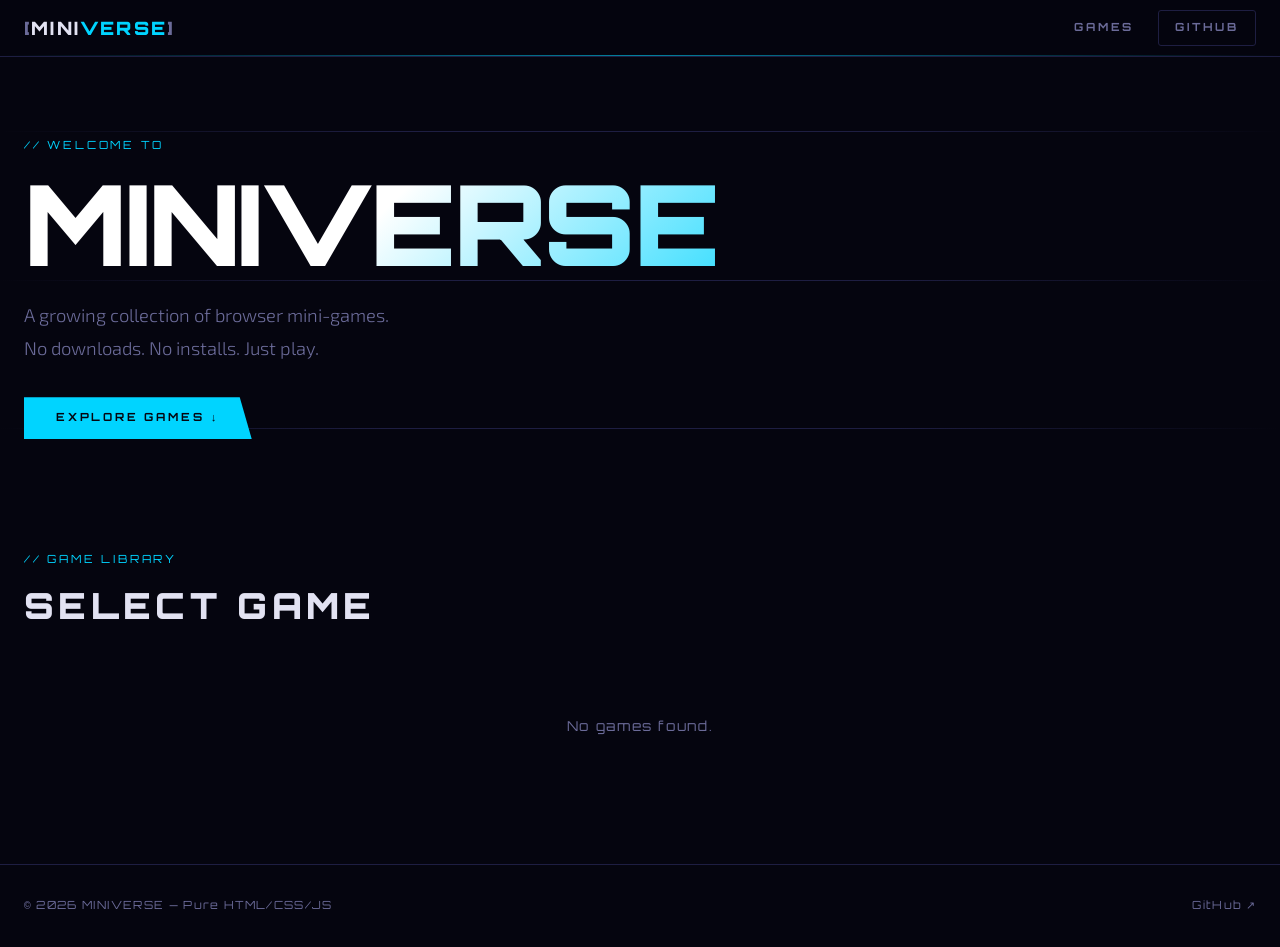
==== index.html @ baba3662 "initial commit" ====
<!DOCTYPE html>
<html lang="en">
<head>
  <meta charset="UTF-8">
  <meta name="viewport" content="width=device-width, initial-scale=1.0">
  <meta name="description" content="MINIVERSE – A collection of browser mini-games. No downloads. Just play.">
  <title>MINIVERSE</title>
  <link rel="preconnect" href="https://fonts.googleapis.com">
  <link rel="preconnect" href="https://fonts.gstatic.com" crossorigin>
  <link href="https://fonts.googleapis.com/css2?family=Exo+2:ital,wght@0,300;0,400;0,600;0,700;0,900;1,400&family=Orbitron:wght@400;700;900&display=swap" rel="stylesheet">
  <link rel="stylesheet" href="css/variables.css">
  <link rel="stylesheet" href="css/reset.css">
  <link rel="stylesheet" href="css/layout.css">
  <link rel="stylesheet" href="css/components.css">
  <link rel="stylesheet" href="css/responsive.css">
  <link rel="stylesheet" href="css/extras.css">
</head>
<body>

  <!-- ── SITE HEADER ─────────────────────────────────────────── -->
  <header class="site-header" role="banner">
    <div class="container site-header__inner">
      <a href="index.html" class="site-logo" aria-label="Miniverse home">
        <span class="site-logo__bracket">[</span>MINI<span class="site-logo__accent">VERSE</span><span class="site-logo__bracket">]</span>
      </a>
      <nav class="site-nav" aria-label="Primary navigation">
        <a href="#games" class="site-nav__link">GAMES</a>
        <a href="https://github.com" target="_blank" rel="noopener noreferrer" class="site-nav__link site-nav__link--ghost">GITHUB</a>
      </nav>
    </div>
    <!-- scan-line decoration -->
    <div class="site-header__scan" aria-hidden="true"></div>
  </header>

  <!-- ── MAIN ─────────────────────────────────────────────────── -->
  <main class="site-main" role="main">

    <!-- HERO -->
    <section class="hero" aria-labelledby="hero-title">
      <div class="container hero__inner">
        <p class="hero__eyebrow">// WELCOME TO</p>
        <h1 class="hero__title" id="hero-title">MINIVERSE</h1>
        <p class="hero__sub">A growing collection of browser mini-games.<br>No downloads. No installs. Just play.</p>
        <a href="#games" class="hero__cta">EXPLORE GAMES ↓</a>
      </div>
      <div class="hero__grid-deco" aria-hidden="true">
        <div class="hero__grid-line"></div>
        <div class="hero__grid-line"></div>
        <div class="hero__grid-line"></div>
      </div>
    </section>

    <!-- GAMES GRID -->
    <section class="games-section" id="games" aria-labelledby="games-title">
      <div class="container">
        <header class="section-header">
          <p class="section-header__eyebrow">// GAME LIBRARY</p>
          <h2 class="section-header__title" id="games-title">SELECT GAME</h2>
        </header>
        <!-- Cards injected by main.js; role=list is announced by screen readers -->
        <div class="games-grid" id="js-games-grid" role="list" aria-label="Available games">
          <div class="games-grid__placeholder">Loading…</div>
        </div>
      </div>
    </section>

  </main>

  <!-- ── FOOTER ───────────────────────────────────────────────── -->
  <footer class="site-footer" role="contentinfo">
    <div class="container site-footer__inner">
      <p class="site-footer__copy">
        &copy; <span id="js-year"></span>&nbsp;MINIVERSE &mdash; Pure HTML/CSS/JS
      </p>
      <nav class="site-footer__links" aria-label="Footer">
        <a href="https://github.com" target="_blank" rel="noopener noreferrer">GitHub ↗</a>
      </nav>
    </div>
  </footer>

  <!-- Scripts -->
  <script src="js/data/games.js"></script>
  <script src="js/main.js"></script>
</body>
</html>
---- css/variables.css ----
/* =====================================================================
   variables.css  —  design tokens for MINIVERSE
   Cyberpunk / HUD aesthetic inspired by Stellar Blade
   ===================================================================== */

:root {
  /* ── Palette ─────────────────────────────────── */
  --clr-bg:        #05050f;   /* near-black with blue tint  */
  --clr-surface:   #0c0c1e;   /* card backgrounds            */
  --clr-surface-2: #131328;   /* slightly lighter panels     */
  --clr-border:    #1e1e42;   /* subtle borders              */

  --clr-cyan:      #00d4ff;   /* primary accent              */
  --clr-cyan-dim:  rgba(0, 212, 255, 0.15);
  --clr-cyan-glow: rgba(0, 212, 255, 0.4);
  --clr-pink:      #ff2d8b;   /* secondary accent            */
  --clr-pink-dim:  rgba(255, 45, 139, 0.15);
  --clr-green:     #0aff9d;   /* success                     */
  --clr-red:       #ff3f3f;   /* error / danger              */
  --clr-gold:      #ffd700;   /* score / highlight           */

  --clr-text:      #e2e2f2;   /* primary text                */
  --clr-text-dim:  #6b6b99;   /* muted text                  */
  --clr-text-inv:  #05050f;   /* text on bright backgrounds  */

  /* ── Typography ─────────────────────────────── */
  --font-display: 'Orbitron', 'Courier New', monospace;
  --font-body:    'Exo 2', 'Segoe UI', system-ui, sans-serif;

  --text-xs:   0.70rem;
  --text-sm:   0.85rem;
  --text-base: 1.00rem;
  --text-md:   1.15rem;
  --text-lg:   1.35rem;
  --text-xl:   1.75rem;
  --text-2xl:  2.25rem;
  --text-3xl:  3.50rem;

  --weight-light:  300;
  --weight-reg:    400;
  --weight-semi:   600;
  --weight-bold:   700;
  --weight-black:  900;

  --tracking-tight: -0.02em;
  --tracking-wide:   0.12em;
  --tracking-wider:  0.25em;

  /* ── Spacing scale ───────────────────────────── */
  --sp-1:  0.25rem;
  --sp-2:  0.50rem;
  --sp-3:  0.75rem;
  --sp-4:  1.00rem;
  --sp-5:  1.25rem;
  --sp-6:  1.50rem;
  --sp-8:  2.00rem;
  --sp-10: 2.50rem;
  --sp-12: 3.00rem;
  --sp-16: 4.00rem;
  --sp-20: 5.00rem;

  /* ── Radius ──────────────────────────────────── */
  --r-sm:   3px;
  --r-md:   6px;
  --r-lg:  12px;
  --r-xl:  20px;

  /* ── Shadows / glows ─────────────────────────── */
  --glow-cyan:  0 0 12px var(--clr-cyan-glow), 0 0 30px rgba(0,212,255,0.2);
  --glow-pink:  0 0 12px rgba(255,45,139,0.5), 0 0 30px rgba(255,45,139,0.2);
  --glow-green: 0 0 12px rgba(10,255,157,0.5), 0 0 30px rgba(10,255,157,0.2);

  /* ── Transitions ─────────────────────────────── */
  --ease:     cubic-bezier(0.25, 0.46, 0.45, 0.94);
  --ease-out: cubic-bezier(0.00, 0.00, 0.20, 1.00);
  --t-fast:   120ms var(--ease);
  --t-base:   220ms var(--ease);
  --t-slow:   400ms var(--ease-out);

  /* ── Layout ──────────────────────────────────── */
  --container-max: 1400px;
  --container-pad: var(--sp-6);

  /* ── Game-card grid ──────────────────────────── */
  --card-cols-desktop: 5;
  --card-cols-mobile:  2;
  --card-gap: var(--sp-4);
}
---- css/layout.css ----
/* =====================================================================
   layout.css  —  page skeleton, container, game-card grid
   ===================================================================== */

/* ── Container ─────────────────────────────────────────────────── */
.container {
  width: 100%;
  max-width: var(--container-max);
  margin-inline: auto;
  padding-inline: var(--container-pad);
}

/* ── Site shell ────────────────────────────────────────────────── */
.site-main {
  flex: 1;               /* pushes footer to bottom  */
  display: flex;
  flex-direction: column;
}

/* ── Hero ──────────────────────────────────────────────────────── */
.hero {
  position: relative;
  padding-block: var(--sp-20) var(--sp-16);
  overflow: hidden;
}

.hero__inner {
  position: relative;
  z-index: 1;
}

/* Animated background grid lines */
.hero__grid-deco {
  position: absolute;
  inset: 0;
  display: flex;
  flex-direction: column;
  justify-content: space-around;
  pointer-events: none;
  z-index: 0;
}

.hero__grid-line {
  width: 100%;
  height: 1px;
  background: linear-gradient(
    90deg,
    transparent 0%,
    var(--clr-border) 30%,
    var(--clr-border) 70%,
    transparent 100%
  );
  animation: grid-line-pulse 4s ease-in-out infinite;
}

.hero__grid-line:nth-child(2) { animation-delay: 1.3s; }
.hero__grid-line:nth-child(3) { animation-delay: 2.6s; }

@keyframes grid-line-pulse {
  0%, 100% { opacity: 0.3; }
  50%       { opacity: 0.8; }
}

/* ── Games section ─────────────────────────────────────────────── */
.games-section {
  padding-block: var(--sp-12) var(--sp-20);
}

.section-header {
  margin-bottom: var(--sp-8);
}

/* ── Games grid ────────────────────────────────────────────────── */
.games-grid {
  display: grid;
  grid-template-columns: repeat(var(--card-cols-desktop), 1fr);
  gap: var(--card-gap);
}

.games-grid__placeholder {
  grid-column: 1 / -1;
  text-align: center;
  color: var(--clr-text-dim);
  font-family: var(--font-display);
  font-size: var(--text-sm);
  letter-spacing: var(--tracking-wide);
  padding: var(--sp-12);
}
---- css/components.css ----
/* =====================================================================
   components.css  —  header, footer, hero copy, game card
   ===================================================================== */

/* ── Site Header ───────────────────────────────────────────────── */
.site-header {
  position: sticky;
  top: 0;
  z-index: 100;
  background: rgba(5, 5, 15, 0.85);
  backdrop-filter: blur(12px);
  -webkit-backdrop-filter: blur(12px);
  border-bottom: 1px solid var(--clr-border);
}

.site-header__scan {
  position: absolute;
  bottom: 0;
  left: 0;
  right: 0;
  height: 1px;
  background: linear-gradient(
    90deg,
    transparent,
    var(--clr-cyan),
    transparent
  );
  opacity: 0.6;
  animation: scan-sweep 6s ease-in-out infinite;
}

@keyframes scan-sweep {
  0%   { transform: translateX(-100%); opacity: 0; }
  30%  { opacity: 0.7; }
  70%  { opacity: 0.7; }
  100% { transform: translateX(100%); opacity: 0; }
}

.site-header__inner {
  display: flex;
  align-items: center;
  justify-content: space-between;
  height: 56px;
}

.site-logo {
  font-family: var(--font-display);
  font-weight: var(--weight-black);
  font-size: var(--text-md);
  letter-spacing: var(--tracking-wide);
  color: var(--clr-text);
  transition: color var(--t-fast);
}

.site-logo__bracket { color: var(--clr-text-dim); }
.site-logo__accent  { color: var(--clr-cyan); }

.site-logo:hover { color: var(--clr-cyan); }

.site-nav {
  display: flex;
  align-items: center;
  gap: var(--sp-6);
}

.site-nav__link {
  font-family: var(--font-display);
  font-size: var(--text-xs);
  font-weight: var(--weight-bold);
  letter-spacing: var(--tracking-wider);
  color: var(--clr-text-dim);
  transition: color var(--t-fast);
}

.site-nav__link:hover { color: var(--clr-cyan); }

.site-nav__link--ghost {
  border: 1px solid var(--clr-border);
  padding: var(--sp-2) var(--sp-4);
  border-radius: var(--r-sm);
  transition: color var(--t-fast), border-color var(--t-fast);
}

.site-nav__link--ghost:hover {
  color: var(--clr-cyan);
  border-color: var(--clr-cyan);
}

/* ── Hero copy ─────────────────────────────────────────────────── */
.hero__eyebrow {
  font-family: var(--font-display);
  font-size: var(--text-xs);
  font-weight: var(--weight-reg);
  letter-spacing: var(--tracking-wider);
  color: var(--clr-cyan);
  margin-bottom: var(--sp-3);
}

.hero__title {
  font-family: var(--font-display);
  font-size: clamp(3rem, 10vw, 7rem);
  font-weight: var(--weight-black);
  letter-spacing: var(--tracking-tight);
  line-height: 1;
  background: linear-gradient(135deg, #ffffff 30%, var(--clr-cyan) 70%, var(--clr-pink));
  -webkit-background-clip: text;
  -webkit-text-fill-color: transparent;
  background-clip: text;
  margin-bottom: var(--sp-5);
}

.hero__sub {
  font-size: var(--text-md);
  font-weight: var(--weight-light);
  color: var(--clr-text-dim);
  max-width: 40ch;
  margin-bottom: var(--sp-8);
  line-height: 1.8;
}

.hero__cta {
  display: inline-flex;
  align-items: center;
  gap: var(--sp-2);
  font-family: var(--font-display);
  font-size: var(--text-xs);
  font-weight: var(--weight-bold);
  letter-spacing: var(--tracking-wider);
  color: var(--clr-text-inv);
  background: var(--clr-cyan);
  padding: var(--sp-3) var(--sp-8);
  clip-path: polygon(0 0, calc(100% - 12px) 0, 100% 100%, 0 100%);
  transition: background var(--t-fast), box-shadow var(--t-base);
}

.hero__cta:hover {
  background: #33ddff;
  box-shadow: var(--glow-cyan);
}

/* ── Section header ────────────────────────────────────────────── */
.section-header__eyebrow {
  font-family: var(--font-display);
  font-size: var(--text-xs);
  letter-spacing: var(--tracking-wider);
  color: var(--clr-cyan);
  margin-bottom: var(--sp-2);
}

.section-header__title {
  font-family: var(--font-display);
  font-size: var(--text-2xl);
  font-weight: var(--weight-black);
  letter-spacing: var(--tracking-wide);
  color: var(--clr-text);
}

/* ── Game Card ─────────────────────────────────────────────────── */
.game-card {
  position: relative;
  display: block;
  border-radius: var(--r-md);
  overflow: hidden;
  border: 1px solid var(--clr-border);
  background: var(--clr-surface);
  aspect-ratio: 3 / 4;     /* portrait – good for thumbnails */
  transition: transform var(--t-base), border-color var(--t-base), box-shadow var(--t-base);
  cursor: pointer;
}

/* HUD-corner decoration (top-left) */
.game-card::before,
.game-card::after {
  content: '';
  position: absolute;
  z-index: 2;
  width: 14px;
  height: 14px;
  pointer-events: none;
}

.game-card::before {
  top: 8px; left: 8px;
  border-top: 2px solid var(--clr-cyan);
  border-left: 2px solid var(--clr-cyan);
  opacity: 0;
  transition: opacity var(--t-base);
}

.game-card::after {
  bottom: 8px; right: 8px;
  border-bottom: 2px solid var(--clr-cyan);
  border-right: 2px solid var(--clr-cyan);
  opacity: 0;
  transition: opacity var(--t-base);
}

.game-card:hover {
  transform: translateY(-4px) scale(1.02);
  border-color: var(--clr-cyan);
  box-shadow: 0 8px 40px rgba(0,0,0,0.6), var(--glow-cyan);
}

.game-card:hover::before,
.game-card:hover::after {
  opacity: 1;
}

.game-card__img {
  position: absolute;
  inset: 0;
  width: 100%;
  height: 100%;
  object-fit: cover;
  transition: transform var(--t-slow);
}

.game-card:hover .game-card__img {
  transform: scale(1.05);
}

/* Bottom 25% semi-transparent banner */
.game-card__banner {
  position: absolute;
  bottom: 0;
  left: 0;
  right: 0;
  height: 25%;
  padding: var(--sp-3) var(--sp-4);
  display: flex;
  flex-direction: column;
  justify-content: flex-end;
  background: linear-gradient(
    to top,
    rgba(5, 5, 15, 0.92) 0%,
    rgba(5, 5, 15, 0.80) 50%,
    transparent 100%
  );
  backdrop-filter: blur(2px);
  -webkit-backdrop-filter: blur(2px);
}

.game-card__title {
  font-family: var(--font-display);
  font-size: var(--text-sm);
  font-weight: var(--weight-bold);
  letter-spacing: var(--tracking-wide);
  color: var(--clr-text);
  line-height: 1.2;
}

.game-card__sub {
  font-size: var(--text-xs);
  color: var(--clr-cyan);
  letter-spacing: var(--tracking-wide);
  margin-top: var(--sp-1);
}

/* ── Site Footer ───────────────────────────────────────────────── */
.site-footer {
  border-top: 1px solid var(--clr-border);
  padding-block: var(--sp-8);
  margin-top: auto;
}

.site-footer__inner {
  display: flex;
  align-items: center;
  justify-content: space-between;
  flex-wrap: wrap;
  gap: var(--sp-4);
}

.site-footer__copy {
  font-size: var(--text-xs);
  color: var(--clr-text-dim);
  letter-spacing: var(--tracking-wide);
  font-family: var(--font-display);
}

.site-footer__links {
  display: flex;
  gap: var(--sp-6);
}

.site-footer__links a {
  font-family: var(--font-display);
  font-size: var(--text-xs);
  letter-spacing: var(--tracking-wide);
  color: var(--clr-text-dim);
  transition: color var(--t-fast);
}

.site-footer__links a:hover { color: var(--clr-cyan); }
---- css/responsive.css ----
/* =====================================================================
   responsive.css  —  5 columns desktop → 2 columns mobile
   ===================================================================== */

/* ── Large desktop (≥ 1280px) — keep 5 columns ─────────────────── */
@media (min-width: 1280px) {
  .games-grid {
    grid-template-columns: repeat(5, 1fr);
  }
}

/* ── Tablet landscape / small desktop (1024–1279px) — 4 cols ─── */
@media (max-width: 1279px) and (min-width: 1024px) {
  .games-grid {
    grid-template-columns: repeat(4, 1fr);
  }
}

/* ── Tablet portrait (768–1023px) — 3 cols ──────────────────── */
@media (max-width: 1023px) and (min-width: 768px) {
  .games-grid {
    grid-template-columns: repeat(3, 1fr);
  }

  .hero__title {
    font-size: clamp(2.5rem, 8vw, 5rem);
  }
}

/* ── Mobile (< 768px) — 2 cols ───────────────────────────────── */
@media (max-width: 767px) {
  :root {
    --container-pad: var(--sp-4);
    --card-gap: var(--sp-3);
  }

  .games-grid {
    grid-template-columns: repeat(2, 1fr);
  }

  .site-header__inner {
    height: 48px;
  }

  .site-logo {
    font-size: var(--text-base);
  }

  .hero {
    padding-block: var(--sp-12) var(--sp-10);
  }

  .hero__title {
    font-size: clamp(2.2rem, 12vw, 3.5rem);
  }

  .hero__sub {
    font-size: var(--text-base);
  }

  .games-section {
    padding-block: var(--sp-8) var(--sp-12);
  }

  .section-header__title {
    font-size: var(--text-xl);
  }

  .site-footer__inner {
    flex-direction: column;
    align-items: flex-start;
    gap: var(--sp-3);
  }

  /* Hide the card subtitle on very small cards */
  .game-card__sub {
    display: none;
  }
}

/* ── Very small screens (< 360px) — tighten further ────────── */
@media (max-width: 359px) {
  :root {
    --container-pad: var(--sp-3);
    --card-gap: var(--sp-2);
  }
}
---- css/extras.css ----
/* ── Coming-soon (locked) card override ─────────────────────────── */
.game-card--locked {
  cursor: default;
  pointer-events: none;
  opacity: 0.45;
}

.game-card--locked::before,
.game-card--locked::after { display: none; }

.game-card__locked-badge {
  position: absolute;
  top: 10px;
  right: 10px;
  font-family: var(--font-display);
  font-size: 0.55rem;
  font-weight: var(--weight-bold);
  letter-spacing: var(--tracking-wide);
  color: var(--clr-text-dim);
  border: 1px solid var(--clr-border);
  padding: 3px 8px;
  border-radius: var(--r-sm);
  background: rgba(5, 5, 15, 0.7);
  backdrop-filter: blur(4px);
  -webkit-backdrop-filter: blur(4px);
}
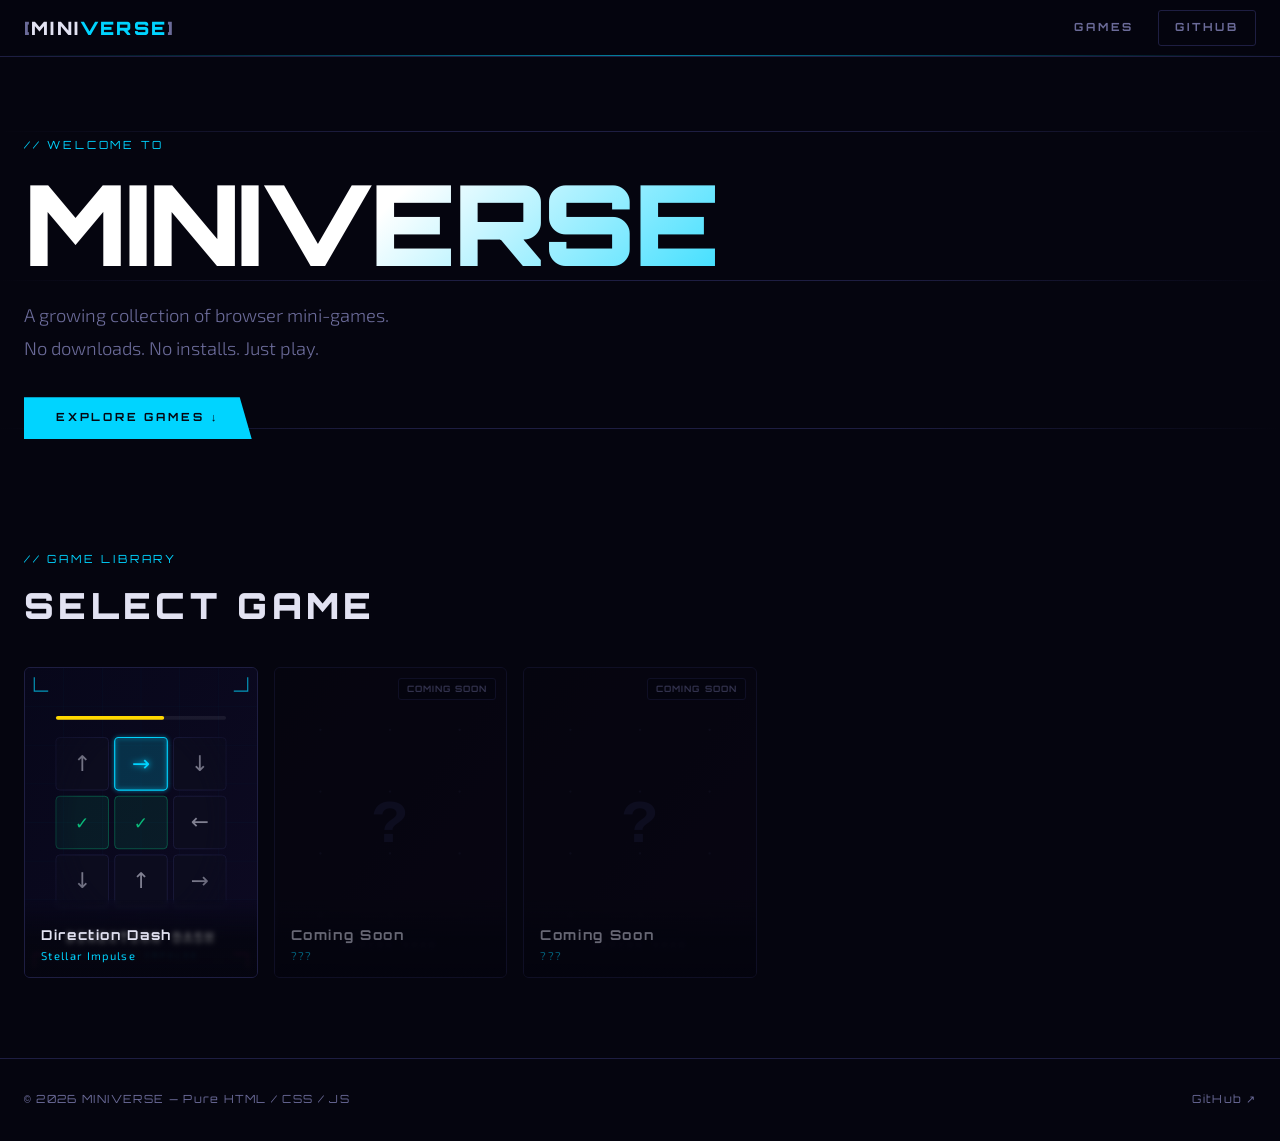
==== commit 08edcd34: "Fix: inline game registry, remove external JS dependency" ====
--- a/index.html
+++ b/index.html
@@ -17,7 +17,7 @@
 </head>
 <body>
 
-  <!-- ── SITE HEADER ─────────────────────────────────────────── -->
+  <!-- SITE HEADER -->
   <header class="site-header" role="banner">
     <div class="container site-header__inner">
       <a href="index.html" class="site-logo" aria-label="Miniverse home">
@@ -25,14 +25,13 @@
       </a>
       <nav class="site-nav" aria-label="Primary navigation">
         <a href="#games" class="site-nav__link">GAMES</a>
-        <a href="https://github.com" target="_blank" rel="noopener noreferrer" class="site-nav__link site-nav__link--ghost">GITHUB</a>
+        <a href="https://github.com/drillacatz/minigame" target="_blank" rel="noopener noreferrer" class="site-nav__link site-nav__link--ghost">GITHUB</a>
       </nav>
     </div>
-    <!-- scan-line decoration -->
     <div class="site-header__scan" aria-hidden="true"></div>
   </header>
 
-  <!-- ── MAIN ─────────────────────────────────────────────────── -->
+  <!-- MAIN -->
   <main class="site-main" role="main">
 
     <!-- HERO -->
@@ -41,7 +40,7 @@
         <p class="hero__eyebrow">// WELCOME TO</p>
         <h1 class="hero__title" id="hero-title">MINIVERSE</h1>
         <p class="hero__sub">A growing collection of browser mini-games.<br>No downloads. No installs. Just play.</p>
-        <a href="#games" class="hero__cta">EXPLORE GAMES ↓</a>
+        <a href="#games" class="hero__cta">EXPLORE GAMES &darr;</a>
       </div>
       <div class="hero__grid-deco" aria-hidden="true">
         <div class="hero__grid-line"></div>
@@ -57,29 +56,153 @@
           <p class="section-header__eyebrow">// GAME LIBRARY</p>
           <h2 class="section-header__title" id="games-title">SELECT GAME</h2>
         </header>
-        <!-- Cards injected by main.js; role=list is announced by screen readers -->
         <div class="games-grid" id="js-games-grid" role="list" aria-label="Available games">
-          <div class="games-grid__placeholder">Loading…</div>
+          <!-- Populated by the inline script below -->
         </div>
       </div>
     </section>
 
   </main>
 
-  <!-- ── FOOTER ───────────────────────────────────────────────── -->
+  <!-- FOOTER -->
   <footer class="site-footer" role="contentinfo">
     <div class="container site-footer__inner">
       <p class="site-footer__copy">
-        &copy; <span id="js-year"></span>&nbsp;MINIVERSE &mdash; Pure HTML/CSS/JS
+        &copy; <span id="js-year"></span>&nbsp;MINIVERSE &mdash; Pure HTML / CSS / JS
       </p>
       <nav class="site-footer__links" aria-label="Footer">
-        <a href="https://github.com" target="_blank" rel="noopener noreferrer">GitHub ↗</a>
+        <a href="https://github.com/drillacatz/minigame" target="_blank" rel="noopener noreferrer">GitHub &nearr;</a>
       </nav>
     </div>
   </footer>
 
-  <!-- Scripts -->
-  <script src="js/data/games.js"></script>
-  <script src="js/main.js"></script>
+  <!-- ============================================================
+       GAME REGISTRY + RENDERER  (all inline — zero external deps)
+       To add a new game: copy one object inside GAMES and edit it.
+       ============================================================ -->
+  <script>
+  (function () {
+    'use strict';
+
+    /* ----------------------------------------------------------
+       GAMES LIST — edit this to add / remove game cards
+       ---------------------------------------------------------- */
+    var GAMES = [
+      {
+        title:     'Direction Dash',
+        subtitle:  'Stellar Impulse',
+        thumbnail: 'assets/images/direction-dash.svg',
+        url:       'games/direction-dash/index.html',
+        accent:    '#00d4ff',
+        locked:    false
+      },
+      {
+        title:     'Coming Soon',
+        subtitle:  '???',
+        thumbnail: 'assets/images/coming-soon.svg',
+        url:       null,
+        accent:    '#ff2d8b',
+        locked:    true
+      },
+      {
+        title:     'Coming Soon',
+        subtitle:  '???',
+        thumbnail: 'assets/images/coming-soon.svg',
+        url:       null,
+        accent:    '#9d4eff',
+        locked:    true
+      }
+    ];
+
+    /* ----------------------------------------------------------
+       HTML escaping helper
+       ---------------------------------------------------------- */
+    function esc(str) {
+      if (!str) return '';
+      return str
+        .replace(/&/g, '&amp;')
+        .replace(/</g, '&lt;')
+        .replace(/>/g, '&gt;')
+        .replace(/"/g, '&quot;');
+    }
+
+    /* ----------------------------------------------------------
+       Build one card element
+       ---------------------------------------------------------- */
+    function buildCard(game) {
+      var isPlayable = !game.locked && !!game.url;
+      var tag  = isPlayable ? 'a' : 'div';
+      var card = document.createElement(tag);
+
+      card.className = 'game-card' + (game.locked ? ' game-card--locked' : '');
+      card.setAttribute('role', 'listitem');
+
+      if (isPlayable) {
+        card.href = game.url;
+        card.setAttribute('aria-label', 'Play ' + game.title);
+      }
+
+      if (game.accent) {
+        card.style.setProperty('--card-accent', game.accent);
+      }
+
+      var lockedBadge = game.locked
+        ? '<div class="game-card__locked-badge">COMING SOON</div>'
+        : '';
+
+      card.innerHTML =
+        '<img' +
+          ' class="game-card__img"' +
+          ' src="' + esc(game.thumbnail) + '"' +
+          ' alt="' + esc(game.title) + '"' +
+          ' loading="lazy"' +
+          ' onerror="this.src=\'assets/images/coming-soon.svg\'"' +
+        '>' +
+        '<div class="game-card__banner">' +
+          '<p class="game-card__title">' + esc(game.title)    + '</p>' +
+          '<p class="game-card__sub">'   + esc(game.subtitle) + '</p>' +
+        '</div>' +
+        lockedBadge;
+
+      return card;
+    }
+
+    /* ----------------------------------------------------------
+       Render cards into the grid
+       ---------------------------------------------------------- */
+    function render() {
+      var grid = document.getElementById('js-games-grid');
+      if (!grid) return;
+
+      grid.innerHTML = '';
+
+      if (!GAMES || GAMES.length === 0) {
+        grid.innerHTML = '<p class="games-grid__placeholder">No games yet — check back soon!</p>';
+        return;
+      }
+
+      var frag = document.createDocumentFragment();
+      for (var i = 0; i < GAMES.length; i++) {
+        frag.appendChild(buildCard(GAMES[i]));
+      }
+      grid.appendChild(frag);
+
+      /* Year in footer */
+      var yr = document.getElementById('js-year');
+      if (yr) yr.textContent = new Date().getFullYear();
+    }
+
+    /* ----------------------------------------------------------
+       Run after DOM is ready
+       ---------------------------------------------------------- */
+    if (document.readyState === 'loading') {
+      document.addEventListener('DOMContentLoaded', render);
+    } else {
+      render();
+    }
+
+  }());
+  </script>
+
 </body>
 </html>
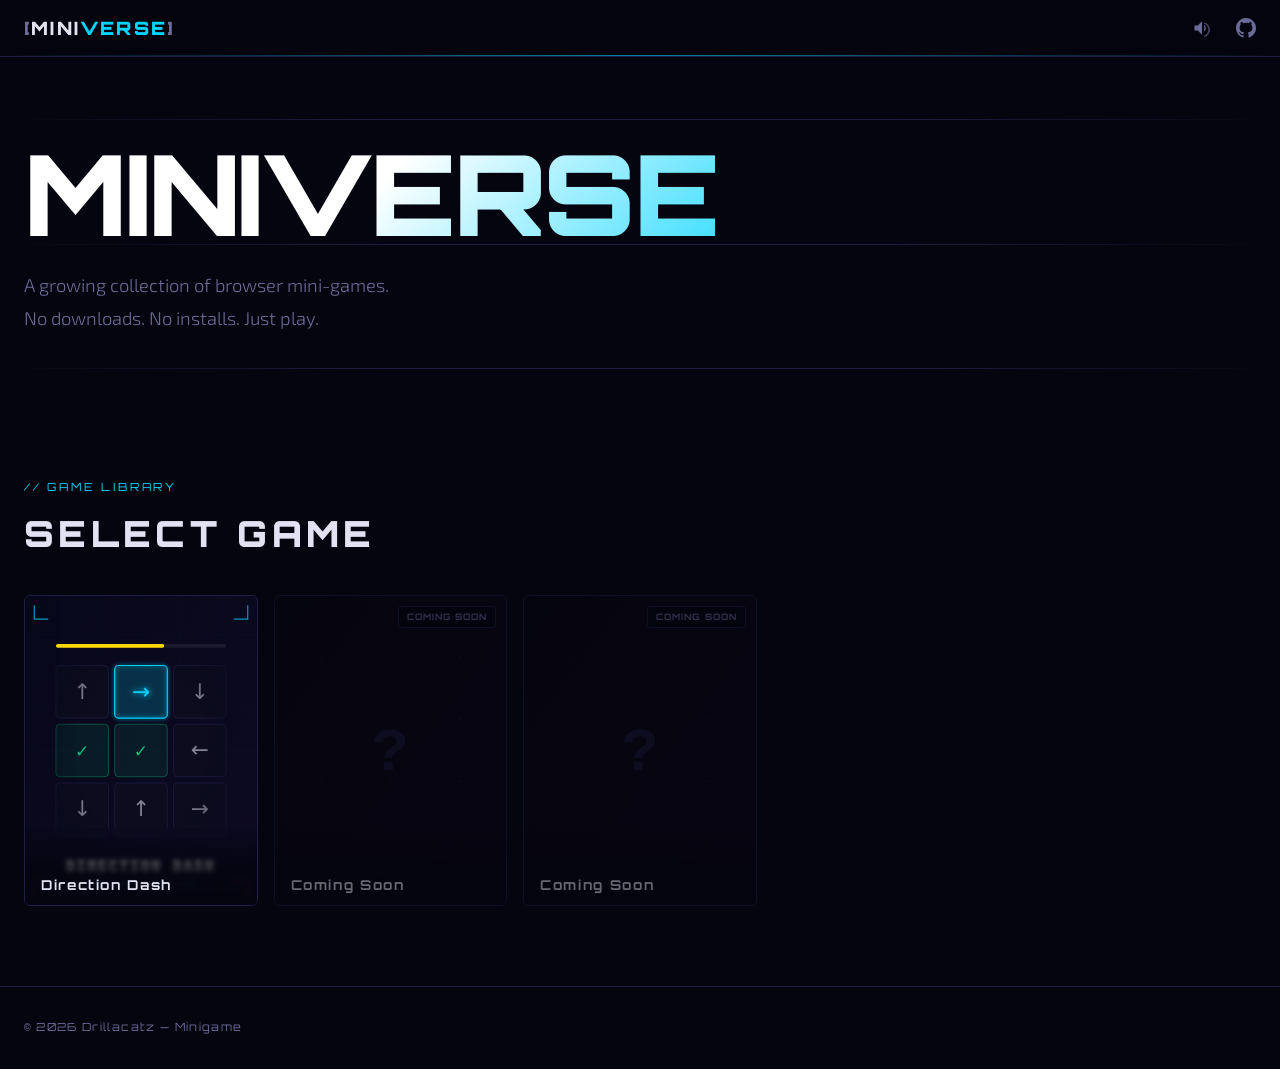
==== commit 2ebe1532: "audio added" ====
--- a/index.html
+++ b/index.html
@@ -24,8 +24,22 @@
         <span class="site-logo__bracket">[</span>MINI<span class="site-logo__accent">VERSE</span><span class="site-logo__bracket">]</span>
       </a>
       <nav class="site-nav" aria-label="Primary navigation">
-        <a href="#games" class="site-nav__link">GAMES</a>
-        <a href="https://github.com/drillacatz/minigame" target="_blank" rel="noopener noreferrer" class="site-nav__link site-nav__link--ghost">GITHUB</a>
+        <!-- Mute / unmute toggle — also controls SFX on every game page -->
+        <button type="button" class="site-nav__sound" id="js-sound-toggle" aria-label="Mute sound" aria-pressed="false">
+          <svg class="site-nav__sound-icon site-nav__sound-icon--on" width="20" height="20" viewBox="0 0 24 24" fill="currentColor" aria-hidden="true">
+            <path d="M3 9v6h4l5 5V4L7 9H3z"/><path d="M16.5 12c0-1.77-.77-3.29-2-4.32v8.64c1.23-1.03 2-2.55 2-4.32z" opacity=".85"/><path d="M14.5 4.97v2.06c2.89.86 5 3.54 5 6.97s-2.11 6.11-5 6.97v2.06c4.01-.91 7-4.49 7-9.03s-2.99-8.12-7-9.03z" opacity=".6"/>
+          </svg>
+          <svg class="site-nav__sound-icon site-nav__sound-icon--off" width="20" height="20" viewBox="0 0 24 24" fill="currentColor" aria-hidden="true" style="display:none">
+            <path d="M3 9v6h4l5 5V4L7 9H3z"/><path d="M19.5 7.5l-7 7M12.5 7.5l7 7" stroke="currentColor" stroke-width="2" stroke-linecap="round" fill="none"/>
+          </svg>
+        </button>
+        <!-- GitHub icon only — no text -->
+        <a href="https://github.com/drillacatz/minigame" target="_blank" rel="noopener noreferrer"
+           class="site-nav__github" aria-label="GitHub repository" data-sfx="click">
+          <svg width="20" height="20" viewBox="0 0 24 24" fill="currentColor" aria-hidden="true">
+            <path d="M12 0C5.374 0 0 5.373 0 12c0 5.302 3.438 9.8 8.207 11.387.599.111.793-.261.793-.577v-2.234c-3.338.726-4.033-1.416-4.033-1.416-.546-1.387-1.333-1.756-1.333-1.756-1.089-.745.083-.729.083-.729 1.205.084 1.839 1.237 1.839 1.237 1.07 1.834 2.807 1.304 3.492.997.107-.775.418-1.305.762-1.604-2.665-.305-5.467-1.334-5.467-5.931 0-1.311.469-2.381 1.236-3.221-.124-.303-.535-1.524.117-3.176 0 0 1.008-.322 3.301 1.23A11.509 11.509 0 0112 5.803c1.02.005 2.047.138 3.006.404 2.291-1.552 3.297-1.23 3.297-1.23.653 1.653.242 2.874.118 3.176.77.84 1.235 1.911 1.235 3.221 0 4.609-2.807 5.624-5.479 5.921.43.372.823 1.102.823 2.222v3.293c0 .319.192.694.801.576C20.566 21.797 24 17.3 24 12c0-6.627-5.373-12-12-12z"/>
+          </svg>
+        </a>
       </nav>
     </div>
     <div class="site-header__scan" aria-hidden="true"></div>
@@ -34,13 +48,11 @@
   <!-- MAIN -->
   <main class="site-main" role="main">
 
-    <!-- HERO -->
+    <!-- HERO — eyebrow and CTA removed -->
     <section class="hero" aria-labelledby="hero-title">
       <div class="container hero__inner">
-        <p class="hero__eyebrow">// WELCOME TO</p>
         <h1 class="hero__title" id="hero-title">MINIVERSE</h1>
         <p class="hero__sub">A growing collection of browser mini-games.<br>No downloads. No installs. Just play.</p>
-        <a href="#games" class="hero__cta">EXPLORE GAMES &darr;</a>
       </div>
       <div class="hero__grid-deco" aria-hidden="true">
         <div class="hero__grid-line"></div>
@@ -56,9 +68,7 @@
           <p class="section-header__eyebrow">// GAME LIBRARY</p>
           <h2 class="section-header__title" id="games-title">SELECT GAME</h2>
         </header>
-        <div class="games-grid" id="js-games-grid" role="list" aria-label="Available games">
-          <!-- Populated by the inline script below -->
-        </div>
+        <div class="games-grid" id="js-games-grid" role="list" aria-label="Available games"></div>
       </div>
     </section>
 
@@ -67,30 +77,23 @@
   <!-- FOOTER -->
   <footer class="site-footer" role="contentinfo">
     <div class="container site-footer__inner">
-      <p class="site-footer__copy">
-        &copy; <span id="js-year"></span>&nbsp;MINIVERSE &mdash; Pure HTML / CSS / JS
-      </p>
-      <nav class="site-footer__links" aria-label="Footer">
-        <a href="https://github.com/drillacatz/minigame" target="_blank" rel="noopener noreferrer">GitHub &nearr;</a>
-      </nav>
+      <p class="site-footer__copy">&copy; 2026 Drillacatz &mdash; Minigame</p>
     </div>
   </footer>
 
   <!-- ============================================================
        GAME REGISTRY + RENDERER  (all inline — zero external deps)
-       To add a new game: copy one object inside GAMES and edit it.
+       To add a game: add an object to the GAMES array below.
        ============================================================ -->
   <script>
   (function () {
     'use strict';
 
-    /* ----------------------------------------------------------
-       GAMES LIST — edit this to add / remove game cards
-       ---------------------------------------------------------- */
+    /* ── GAMES LIST ─ edit here to add / remove cards ─────── */
     var GAMES = [
       {
         title:     'Direction Dash',
-        subtitle:  'Stellar Impulse',
+        subtitle:  '',          /* subtitle removed per user request */
         thumbnail: 'assets/images/direction-dash.svg',
         url:       'games/direction-dash/index.html',
         accent:    '#00d4ff',
@@ -98,7 +101,7 @@
       },
       {
         title:     'Coming Soon',
-        subtitle:  '???',
+        subtitle:  '',
         thumbnail: 'assets/images/coming-soon.svg',
         url:       null,
         accent:    '#ff2d8b',
@@ -106,7 +109,7 @@
       },
       {
         title:     'Coming Soon',
-        subtitle:  '???',
+        subtitle:  '',
         thumbnail: 'assets/images/coming-soon.svg',
         url:       null,
         accent:    '#9d4eff',
@@ -114,93 +117,81 @@
       }
     ];
 
-    /* ----------------------------------------------------------
-       HTML escaping helper
-       ---------------------------------------------------------- */
     function esc(str) {
       if (!str) return '';
-      return str
-        .replace(/&/g, '&amp;')
-        .replace(/</g, '&lt;')
-        .replace(/>/g, '&gt;')
-        .replace(/"/g, '&quot;');
+      return str.replace(/&/g,'&amp;').replace(/</g,'&lt;').replace(/>/g,'&gt;').replace(/"/g,'&quot;');
     }
 
-    /* ----------------------------------------------------------
-       Build one card element
-       ---------------------------------------------------------- */
     function buildCard(game) {
       var isPlayable = !game.locked && !!game.url;
-      var tag  = isPlayable ? 'a' : 'div';
-      var card = document.createElement(tag);
+      var el = document.createElement(isPlayable ? 'a' : 'div');
+      el.className = 'game-card' + (game.locked ? ' game-card--locked' : '');
+      el.setAttribute('role', 'listitem');
+      if (isPlayable) {
+        el.href = game.url;
+        el.setAttribute('aria-label', 'Play ' + game.title);
+        el.setAttribute('data-sfx', 'click'); // plays click.wav via audio.js delegation
+      }
+      if (game.accent) el.style.setProperty('--card-accent', game.accent);
 
-      card.className = 'game-card' + (game.locked ? ' game-card--locked' : '');
-      card.setAttribute('role', 'listitem');
-
-      if (isPlayable) {
-        card.href = game.url;
-        card.setAttribute('aria-label', 'Play ' + game.title);
-      }
-
-      if (game.accent) {
-        card.style.setProperty('--card-accent', game.accent);
-      }
-
-      var lockedBadge = game.locked
-        ? '<div class="game-card__locked-badge">COMING SOON</div>'
-        : '';
-
-      card.innerHTML =
-        '<img' +
-          ' class="game-card__img"' +
-          ' src="' + esc(game.thumbnail) + '"' +
-          ' alt="' + esc(game.title) + '"' +
-          ' loading="lazy"' +
-          ' onerror="this.src=\'assets/images/coming-soon.svg\'"' +
-        '>' +
+      el.innerHTML =
+        '<img class="game-card__img" src="' + esc(game.thumbnail) + '" alt="' + esc(game.title) +
+        '" loading="lazy" onerror="this.src=\'assets/images/coming-soon.svg\'">' +
         '<div class="game-card__banner">' +
-          '<p class="game-card__title">' + esc(game.title)    + '</p>' +
-          '<p class="game-card__sub">'   + esc(game.subtitle) + '</p>' +
+          '<p class="game-card__title">' + esc(game.title) + '</p>' +
+          (game.subtitle ? '<p class="game-card__sub">' + esc(game.subtitle) + '</p>' : '') +
         '</div>' +
-        lockedBadge;
-
-      return card;
+        (game.locked ? '<div class="game-card__locked-badge">COMING SOON</div>' : '');
+      return el;
     }
 
-    /* ----------------------------------------------------------
-       Render cards into the grid
-       ---------------------------------------------------------- */
     function render() {
       var grid = document.getElementById('js-games-grid');
       if (!grid) return;
-
       grid.innerHTML = '';
-
-      if (!GAMES || GAMES.length === 0) {
-        grid.innerHTML = '<p class="games-grid__placeholder">No games yet — check back soon!</p>';
+      if (!GAMES || !GAMES.length) {
+        grid.innerHTML = '<p class="games-grid__placeholder">No games yet.</p>';
         return;
       }
-
       var frag = document.createDocumentFragment();
-      for (var i = 0; i < GAMES.length; i++) {
-        frag.appendChild(buildCard(GAMES[i]));
-      }
+      for (var i = 0; i < GAMES.length; i++) frag.appendChild(buildCard(GAMES[i]));
       grid.appendChild(frag);
-
-      /* Year in footer */
-      var yr = document.getElementById('js-year');
-      if (yr) yr.textContent = new Date().getFullYear();
     }
 
-    /* ----------------------------------------------------------
-       Run after DOM is ready
-       ---------------------------------------------------------- */
     if (document.readyState === 'loading') {
       document.addEventListener('DOMContentLoaded', render);
     } else {
       render();
     }
+  }());
+  </script>
 
+  <!-- ============================================================
+       AUDIO — lobby BGM + click SFX (logic lives in js/audio.js)
+       ============================================================ -->
+  <script src="js/audio.js"></script>
+  <script>
+  (function () {
+    'use strict';
+
+    MiniverseAudio.init({ basePath: '' });
+    MiniverseAudio.playBgm('lobby');
+
+    var btn   = document.getElementById('js-sound-toggle');
+    var onIco = btn.querySelector('.site-nav__sound-icon--on');
+    var offIco= btn.querySelector('.site-nav__sound-icon--off');
+
+    function syncIcon(muted) {
+      onIco.style.display  = muted ? 'none' : '';
+      offIco.style.display = muted ? '' : 'none';
+      btn.setAttribute('aria-pressed', String(muted));
+      btn.setAttribute('aria-label', muted ? 'Unmute sound' : 'Mute sound');
+    }
+
+    syncIcon(MiniverseAudio.isMuted());
+    btn.addEventListener('click', function () {
+      syncIcon(MiniverseAudio.toggleMute());
+    });
   }());
   </script>
 
--- a/css/components.css
+++ b/css/components.css
@@ -292,3 +292,26 @@
 }
 
 .site-footer__links a:hover { color: var(--clr-cyan); }
+
+/* ── GitHub icon nav link ───────────────────────────────────────── */
+.site-nav__github {
+  display: flex;
+  align-items: center;
+  color: var(--clr-text-dim);
+  transition: color var(--t-fast);
+}
+.site-nav__github:hover { color: var(--clr-cyan); }
+
+/* ── Sound mute/unmute toggle ─────────────────────────────────────── */
+.site-nav__sound {
+  display: flex;
+  align-items: center;
+  background: none;
+  border: none;
+  padding: 0;
+  color: var(--clr-text-dim);
+  cursor: pointer;
+  transition: color var(--t-fast);
+}
+.site-nav__sound:hover { color: var(--clr-cyan); }
+.site-nav__sound[aria-pressed="true"] { color: var(--clr-pink); }
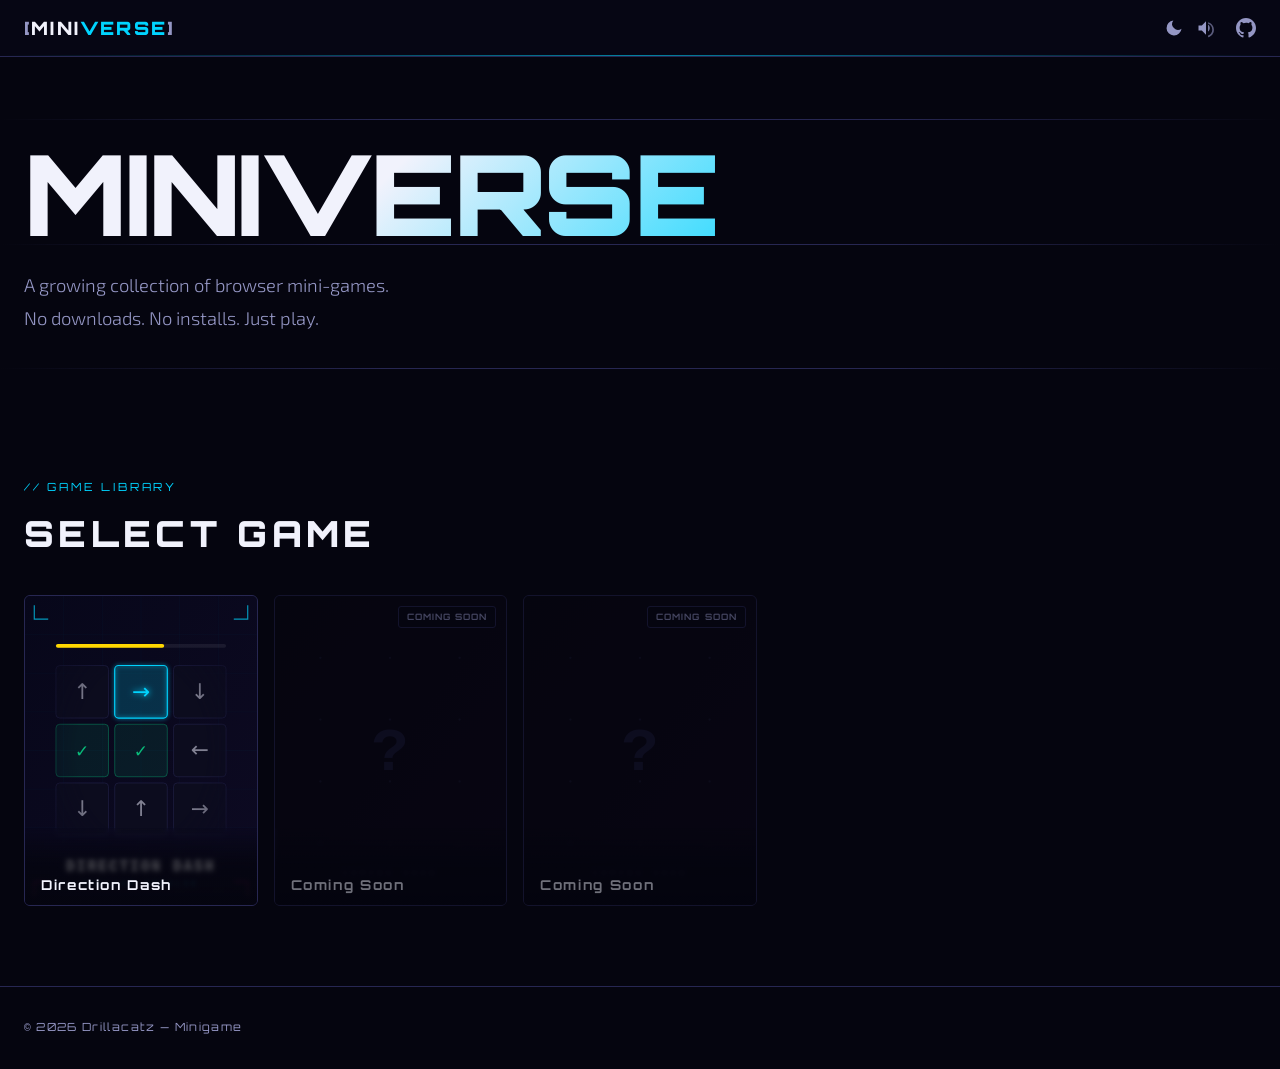
==== commit 452bb516: "new" ====
--- a/index.html
+++ b/index.html
@@ -5,6 +5,12 @@
   <meta name="viewport" content="width=device-width, initial-scale=1.0">
   <meta name="description" content="MINIVERSE – A collection of browser mini-games. No downloads. Just play.">
   <title>MINIVERSE</title>
+  <script>
+    try {
+      var t = localStorage.getItem('miniverse_theme_v1');
+      document.documentElement.setAttribute('data-theme', t === 'light' ? 'light' : 'dark');
+    } catch (e) {}
+  </script>
   <link rel="preconnect" href="https://fonts.googleapis.com">
   <link rel="preconnect" href="https://fonts.gstatic.com" crossorigin>
   <link href="https://fonts.googleapis.com/css2?family=Exo+2:ital,wght@0,300;0,400;0,600;0,700;0,900;1,400&family=Orbitron:wght@400;700;900&display=swap" rel="stylesheet">
@@ -17,23 +23,30 @@
 </head>
 <body>
 
-  <!-- SITE HEADER -->
   <header class="site-header" role="banner">
     <div class="container site-header__inner">
       <a href="index.html" class="site-logo" aria-label="Miniverse home">
         <span class="site-logo__bracket">[</span>MINI<span class="site-logo__accent">VERSE</span><span class="site-logo__bracket">]</span>
       </a>
       <nav class="site-nav" aria-label="Primary navigation">
-        <!-- Mute / unmute toggle — also controls SFX on every game page -->
-        <button type="button" class="site-nav__sound" id="js-sound-toggle" aria-label="Mute sound" aria-pressed="false">
-          <svg class="site-nav__sound-icon site-nav__sound-icon--on" width="20" height="20" viewBox="0 0 24 24" fill="currentColor" aria-hidden="true">
-            <path d="M3 9v6h4l5 5V4L7 9H3z"/><path d="M16.5 12c0-1.77-.77-3.29-2-4.32v8.64c1.23-1.03 2-2.55 2-4.32z" opacity=".85"/><path d="M14.5 4.97v2.06c2.89.86 5 3.54 5 6.97s-2.11 6.11-5 6.97v2.06c4.01-.91 7-4.49 7-9.03s-2.99-8.12-7-9.03z" opacity=".6"/>
-          </svg>
-          <svg class="site-nav__sound-icon site-nav__sound-icon--off" width="20" height="20" viewBox="0 0 24 24" fill="currentColor" aria-hidden="true" style="display:none">
-            <path d="M3 9v6h4l5 5V4L7 9H3z"/><path d="M19.5 7.5l-7 7M12.5 7.5l7 7" stroke="currentColor" stroke-width="2" stroke-linecap="round" fill="none"/>
-          </svg>
-        </button>
-        <!-- GitHub icon only — no text -->
+        <div class="site-nav__icon-group">
+          <button type="button" class="site-nav__icon-btn" id="js-theme-toggle" aria-label="Switch to light theme" aria-pressed="false">
+            <svg class="icon icon--theme-sun" width="20" height="20" viewBox="0 0 24 24" fill="none" stroke="currentColor" stroke-width="2" stroke-linecap="round" stroke-linejoin="round" aria-hidden="true" style="display:none">
+              <circle cx="12" cy="12" r="4"/><path d="M12 2v2M12 20v2M4.93 4.93l1.41 1.41M17.66 17.66l1.41 1.41M2 12h2M20 12h2M6.34 17.66l-1.41 1.41M19.07 4.93l-1.41 1.41"/>
+            </svg>
+            <svg class="icon icon--theme-moon" width="20" height="20" viewBox="0 0 24 24" fill="currentColor" aria-hidden="true">
+              <path d="M21 12.79A9 9 0 1 1 11.21 3 7 7 0 0 0 21 12.79z"/>
+            </svg>
+          </button>
+          <button type="button" class="site-nav__icon-btn" id="js-sound-toggle" aria-label="Mute sound" aria-pressed="false">
+            <svg class="icon icon--sound-on" width="20" height="20" viewBox="0 0 24 24" fill="currentColor" aria-hidden="true">
+              <path d="M3 9v6h4l5 5V4L7 9H3z"/><path d="M16.5 12c0-1.77-.77-3.29-2-4.32v8.64c1.23-1.03 2-2.55 2-4.32z" opacity=".85"/><path d="M14.5 4.97v2.06c2.89.86 5 3.54 5 6.97s-2.11 6.11-5 6.97v2.06c4.01-.91 7-4.49 7-9.03s-2.99-8.12-7-9.03z" opacity=".6"/>
+            </svg>
+            <svg class="icon icon--sound-off" width="20" height="20" viewBox="0 0 24 24" fill="currentColor" aria-hidden="true" style="display:none">
+              <path d="M3 9v6h4l5 5V4L7 9H3z"/><path d="M19.5 7.5l-7 7M12.5 7.5l7 7" stroke="currentColor" stroke-width="2" stroke-linecap="round" fill="none"/>
+            </svg>
+          </button>
+        </div>
         <a href="https://github.com/drillacatz/minigame" target="_blank" rel="noopener noreferrer"
            class="site-nav__github" aria-label="GitHub repository" data-sfx="click">
           <svg width="20" height="20" viewBox="0 0 24 24" fill="currentColor" aria-hidden="true">
@@ -45,10 +58,8 @@
     <div class="site-header__scan" aria-hidden="true"></div>
   </header>
 
-  <!-- MAIN -->
   <main class="site-main" role="main">
 
-    <!-- HERO — eyebrow and CTA removed -->
     <section class="hero" aria-labelledby="hero-title">
       <div class="container hero__inner">
         <h1 class="hero__title" id="hero-title">MINIVERSE</h1>
@@ -61,7 +72,6 @@
       </div>
     </section>
 
-    <!-- GAMES GRID -->
     <section class="games-section" id="games" aria-labelledby="games-title">
       <div class="container">
         <header class="section-header">
@@ -74,126 +84,35 @@
 
   </main>
 
-  <!-- FOOTER -->
   <footer class="site-footer" role="contentinfo">
     <div class="container site-footer__inner">
       <p class="site-footer__copy">&copy; 2026 Drillacatz &mdash; Minigame</p>
     </div>
   </footer>
 
-  <!-- ============================================================
-       GAME REGISTRY + RENDERER  (all inline — zero external deps)
-       To add a game: add an object to the GAMES array below.
-       ============================================================ -->
-  <script>
-  (function () {
-    'use strict';
+  <div class="launch-modal hidden" id="js-launch-modal"
+       role="dialog" aria-modal="true" aria-labelledby="js-modal-title">
+    <div class="launch-modal__backdrop" id="js-modal-backdrop"></div>
+    <div class="launch-modal__box">
+      <button class="launch-modal__close" id="js-modal-close"
+              aria-label="Close" data-sfx="click">&times;</button>
 
-    /* ── GAMES LIST ─ edit here to add / remove cards ─────── */
-    var GAMES = [
-      {
-        title:     'Direction Dash',
-        subtitle:  '',          /* subtitle removed per user request */
-        thumbnail: 'assets/images/direction-dash.svg',
-        url:       'games/direction-dash/index.html',
-        accent:    '#00d4ff',
-        locked:    false
-      },
-      {
-        title:     'Coming Soon',
-        subtitle:  '',
-        thumbnail: 'assets/images/coming-soon.svg',
-        url:       null,
-        accent:    '#ff2d8b',
-        locked:    true
-      },
-      {
-        title:     'Coming Soon',
-        subtitle:  '',
-        thumbnail: 'assets/images/coming-soon.svg',
-        url:       null,
-        accent:    '#9d4eff',
-        locked:    true
-      }
-    ];
+      <header class="launch-modal__header">
+        <h2 class="launch-modal__title" id="js-modal-title"></h2>
+        <p  class="launch-modal__tip"   id="js-modal-tip"></p>
+      </header>
 
-    function esc(str) {
-      if (!str) return '';
-      return str.replace(/&/g,'&amp;').replace(/</g,'&lt;').replace(/>/g,'&gt;').replace(/"/g,'&quot;');
-    }
+      <p class="launch-modal__prompt">// TAP A DIFFICULTY TO BEGIN</p>
 
-    function buildCard(game) {
-      var isPlayable = !game.locked && !!game.url;
-      var el = document.createElement(isPlayable ? 'a' : 'div');
-      el.className = 'game-card' + (game.locked ? ' game-card--locked' : '');
-      el.setAttribute('role', 'listitem');
-      if (isPlayable) {
-        el.href = game.url;
-        el.setAttribute('aria-label', 'Play ' + game.title);
-        el.setAttribute('data-sfx', 'click'); // plays click.wav via audio.js delegation
-      }
-      if (game.accent) el.style.setProperty('--card-accent', game.accent);
+      <div class="launch-modal__diffs" id="js-modal-diffs"></div>
+    </div>
+  </div>
 
-      el.innerHTML =
-        '<img class="game-card__img" src="' + esc(game.thumbnail) + '" alt="' + esc(game.title) +
-        '" loading="lazy" onerror="this.src=\'assets/images/coming-soon.svg\'">' +
-        '<div class="game-card__banner">' +
-          '<p class="game-card__title">' + esc(game.title) + '</p>' +
-          (game.subtitle ? '<p class="game-card__sub">' + esc(game.subtitle) + '</p>' : '') +
-        '</div>' +
-        (game.locked ? '<div class="game-card__locked-badge">COMING SOON</div>' : '');
-      return el;
-    }
-
-    function render() {
-      var grid = document.getElementById('js-games-grid');
-      if (!grid) return;
-      grid.innerHTML = '';
-      if (!GAMES || !GAMES.length) {
-        grid.innerHTML = '<p class="games-grid__placeholder">No games yet.</p>';
-        return;
-      }
-      var frag = document.createDocumentFragment();
-      for (var i = 0; i < GAMES.length; i++) frag.appendChild(buildCard(GAMES[i]));
-      grid.appendChild(frag);
-    }
-
-    if (document.readyState === 'loading') {
-      document.addEventListener('DOMContentLoaded', render);
-    } else {
-      render();
-    }
-  }());
-  </script>
-
-  <!-- ============================================================
-       AUDIO — lobby BGM + click SFX (logic lives in js/audio.js)
-       ============================================================ -->
+  <script src="js/data/games.js"></script>
+  <script src="js/overlay.js"></script>
+  <script src="js/theme.js"></script>
   <script src="js/audio.js"></script>
-  <script>
-  (function () {
-    'use strict';
-
-    MiniverseAudio.init({ basePath: '' });
-    MiniverseAudio.playBgm('lobby');
-
-    var btn   = document.getElementById('js-sound-toggle');
-    var onIco = btn.querySelector('.site-nav__sound-icon--on');
-    var offIco= btn.querySelector('.site-nav__sound-icon--off');
-
-    function syncIcon(muted) {
-      onIco.style.display  = muted ? 'none' : '';
-      offIco.style.display = muted ? '' : 'none';
-      btn.setAttribute('aria-pressed', String(muted));
-      btn.setAttribute('aria-label', muted ? 'Unmute sound' : 'Mute sound');
-    }
-
-    syncIcon(MiniverseAudio.isMuted());
-    btn.addEventListener('click', function () {
-      syncIcon(MiniverseAudio.toggleMute());
-    });
-  }());
-  </script>
+  <script src="js/main.js"></script>
 
 </body>
 </html>
--- a/css/variables.css
+++ b/css/variables.css
@@ -1,88 +1,115 @@
-/* =====================================================================
-   variables.css  —  design tokens for MINIVERSE
-   Cyberpunk / HUD aesthetic inspired by Stellar Blade
-   ===================================================================== */
+:root,
+[data-theme="dark"] {
+  --clr-bg: #05050f;
+  --clr-surface: #11112a;
+  --clr-surface-2: #181838;
+  --clr-border: #272752;
+  --clr-translucent: rgba(8, 8, 22, 0.85);
 
-:root {
-  /* ── Palette ─────────────────────────────────── */
-  --clr-bg:        #05050f;   /* near-black with blue tint  */
-  --clr-surface:   #0c0c1e;   /* card backgrounds            */
-  --clr-surface-2: #131328;   /* slightly lighter panels     */
-  --clr-border:    #1e1e42;   /* subtle borders              */
+  --clr-cyan: #00d4ff;
+  --clr-cyan-dim: rgba(0, 212, 255, 0.15);
+  --clr-cyan-glow: rgba(0, 212, 255, 0.4);
+  --clr-pink: #ff2d8b;
+  --clr-pink-dim: rgba(255, 45, 139, 0.15);
+  --clr-purple: #9d4eff;
+  --clr-purple-dim: rgba(157, 78, 255, 0.15);
+  --clr-green: #0aff9d;
+  --clr-red: #ff5c5c;
+  --clr-gold: #ffd700;
 
-  --clr-cyan:      #00d4ff;   /* primary accent              */
-  --clr-cyan-dim:  rgba(0, 212, 255, 0.15);
-  --clr-cyan-glow: rgba(0, 212, 255, 0.4);
-  --clr-pink:      #ff2d8b;   /* secondary accent            */
-  --clr-pink-dim:  rgba(255, 45, 139, 0.15);
-  --clr-green:     #0aff9d;   /* success                     */
-  --clr-red:       #ff3f3f;   /* error / danger              */
-  --clr-gold:      #ffd700;   /* score / highlight           */
+  --clr-text: #f1f2fc;
+  --clr-text-dim: #9496c4;
+  --clr-text-inv: #05050f;
 
-  --clr-text:      #e2e2f2;   /* primary text                */
-  --clr-text-dim:  #6b6b99;   /* muted text                  */
-  --clr-text-inv:  #05050f;   /* text on bright backgrounds  */
+  --clr-overlay-backdrop: rgba(6, 6, 18, 0.78);
+  --clr-overlay-soft: rgba(6, 6, 18, 0.32);
+  --clr-grid-line: rgba(0, 212, 255, 0.05);
+  --clr-card-tint: rgba(255, 255, 255, 0.03);
+  --clr-track: rgba(255, 255, 255, 0.07);
 
-  /* ── Typography ─────────────────────────────── */
   --font-display: 'Orbitron', 'Courier New', monospace;
-  --font-body:    'Exo 2', 'Segoe UI', system-ui, sans-serif;
+  --font-body: 'Exo 2', 'Segoe UI', system-ui, sans-serif;
 
-  --text-xs:   0.70rem;
-  --text-sm:   0.85rem;
+  --text-xs: 0.70rem;
+  --text-sm: 0.85rem;
   --text-base: 1.00rem;
-  --text-md:   1.15rem;
-  --text-lg:   1.35rem;
-  --text-xl:   1.75rem;
-  --text-2xl:  2.25rem;
-  --text-3xl:  3.50rem;
+  --text-md: 1.15rem;
+  --text-lg: 1.35rem;
+  --text-xl: 1.75rem;
+  --text-2xl: 2.25rem;
+  --text-3xl: 3.50rem;
 
-  --weight-light:  300;
-  --weight-reg:    400;
-  --weight-semi:   600;
-  --weight-bold:   700;
-  --weight-black:  900;
+  --weight-light: 300;
+  --weight-reg: 400;
+  --weight-semi: 600;
+  --weight-bold: 700;
+  --weight-black: 900;
 
   --tracking-tight: -0.02em;
-  --tracking-wide:   0.12em;
-  --tracking-wider:  0.25em;
+  --tracking-wide: 0.12em;
+  --tracking-wider: 0.25em;
 
-  /* ── Spacing scale ───────────────────────────── */
-  --sp-1:  0.25rem;
-  --sp-2:  0.50rem;
-  --sp-3:  0.75rem;
-  --sp-4:  1.00rem;
-  --sp-5:  1.25rem;
-  --sp-6:  1.50rem;
-  --sp-8:  2.00rem;
+  --sp-1: 0.25rem;
+  --sp-2: 0.50rem;
+  --sp-3: 0.75rem;
+  --sp-4: 1.00rem;
+  --sp-5: 1.25rem;
+  --sp-6: 1.50rem;
+  --sp-8: 2.00rem;
   --sp-10: 2.50rem;
   --sp-12: 3.00rem;
   --sp-16: 4.00rem;
   --sp-20: 5.00rem;
 
-  /* ── Radius ──────────────────────────────────── */
-  --r-sm:   3px;
-  --r-md:   6px;
-  --r-lg:  12px;
-  --r-xl:  20px;
+  --r-sm: 3px;
+  --r-md: 6px;
+  --r-lg: 12px;
+  --r-xl: 20px;
 
-  /* ── Shadows / glows ─────────────────────────── */
-  --glow-cyan:  0 0 12px var(--clr-cyan-glow), 0 0 30px rgba(0,212,255,0.2);
-  --glow-pink:  0 0 12px rgba(255,45,139,0.5), 0 0 30px rgba(255,45,139,0.2);
-  --glow-green: 0 0 12px rgba(10,255,157,0.5), 0 0 30px rgba(10,255,157,0.2);
+  --glow-cyan: 0 0 12px var(--clr-cyan-glow), 0 0 30px rgba(0, 212, 255, 0.2);
+  --glow-pink: 0 0 12px rgba(255, 45, 139, 0.5), 0 0 30px rgba(255, 45, 139, 0.2);
+  --glow-purple: 0 0 12px rgba(157, 78, 255, 0.5), 0 0 30px rgba(157, 78, 255, 0.2);
+  --glow-green: 0 0 12px rgba(10, 255, 157, 0.5), 0 0 30px rgba(10, 255, 157, 0.2);
 
-  /* ── Transitions ─────────────────────────────── */
-  --ease:     cubic-bezier(0.25, 0.46, 0.45, 0.94);
+  --ease: cubic-bezier(0.25, 0.46, 0.45, 0.94);
   --ease-out: cubic-bezier(0.00, 0.00, 0.20, 1.00);
-  --t-fast:   120ms var(--ease);
-  --t-base:   220ms var(--ease);
-  --t-slow:   400ms var(--ease-out);
+  --t-fast: 120ms var(--ease);
+  --t-base: 220ms var(--ease);
+  --t-slow: 400ms var(--ease-out);
 
-  /* ── Layout ──────────────────────────────────── */
   --container-max: 1400px;
   --container-pad: var(--sp-6);
 
-  /* ── Game-card grid ──────────────────────────── */
   --card-cols-desktop: 5;
-  --card-cols-mobile:  2;
+  --card-cols-mobile: 2;
   --card-gap: var(--sp-4);
 }
+
+[data-theme="light"] {
+  --clr-bg: #f3f5ff;
+  --clr-surface: #ffffff;
+  --clr-surface-2: #eef0fb;
+  --clr-border: #d9dcf2;
+  --clr-translucent: rgba(255, 255, 255, 0.86);
+
+  --clr-cyan: #0091c7;
+  --clr-cyan-dim: rgba(0, 145, 199, 0.12);
+  --clr-cyan-glow: rgba(0, 145, 199, 0.35);
+  --clr-pink: #d6196e;
+  --clr-pink-dim: rgba(214, 25, 110, 0.12);
+  --clr-purple: #7a35d6;
+  --clr-purple-dim: rgba(122, 53, 214, 0.12);
+  --clr-green: #0a9e63;
+  --clr-red: #d62828;
+  --clr-gold: #b8860b;
+
+  --clr-text: #14152c;
+  --clr-text-dim: #5b5d80;
+  --clr-text-inv: #ffffff;
+
+  --clr-overlay-backdrop: rgba(243, 245, 255, 0.88);
+  --clr-overlay-soft: rgba(243, 245, 255, 0.55);
+  --clr-grid-line: rgba(0, 0, 0, 0.04);
+  --clr-card-tint: rgba(10, 10, 40, 0.03);
+  --clr-track: rgba(0, 0, 0, 0.07);
+}
--- a/css/layout.css
+++ b/css/layout.css
@@ -1,8 +1,3 @@
-/* =====================================================================
-   layout.css  —  page skeleton, container, game-card grid
-   ===================================================================== */
-
-/* ── Container ─────────────────────────────────────────────────── */
 .container {
   width: 100%;
   max-width: var(--container-max);
@@ -10,14 +5,12 @@
   padding-inline: var(--container-pad);
 }
 
-/* ── Site shell ────────────────────────────────────────────────── */
 .site-main {
-  flex: 1;               /* pushes footer to bottom  */
+  flex: 1;
   display: flex;
   flex-direction: column;
 }
 
-/* ── Hero ──────────────────────────────────────────────────────── */
 .hero {
   position: relative;
   padding-block: var(--sp-20) var(--sp-16);
@@ -29,7 +22,6 @@
   z-index: 1;
 }
 
-/* Animated background grid lines */
 .hero__grid-deco {
   position: absolute;
   inset: 0;
@@ -61,7 +53,6 @@
   50%       { opacity: 0.8; }
 }
 
-/* ── Games section ─────────────────────────────────────────────── */
 .games-section {
   padding-block: var(--sp-12) var(--sp-20);
 }
@@ -70,7 +61,6 @@
   margin-bottom: var(--sp-8);
 }
 
-/* ── Games grid ────────────────────────────────────────────────── */
 .games-grid {
   display: grid;
   grid-template-columns: repeat(var(--card-cols-desktop), 1fr);
--- a/css/components.css
+++ b/css/components.css
@@ -1,13 +1,8 @@
-/* =====================================================================
-   components.css  —  header, footer, hero copy, game card
-   ===================================================================== */
-
-/* ── Site Header ───────────────────────────────────────────────── */
 .site-header {
   position: sticky;
   top: 0;
   z-index: 100;
-  background: rgba(5, 5, 15, 0.85);
+  background: var(--clr-translucent);
   backdrop-filter: blur(12px);
   -webkit-backdrop-filter: blur(12px);
   border-bottom: 1px solid var(--clr-border);
@@ -60,7 +55,7 @@
 .site-nav {
   display: flex;
   align-items: center;
-  gap: var(--sp-6);
+  gap: var(--sp-5);
 }
 
 .site-nav__link {
@@ -86,7 +81,6 @@
   border-color: var(--clr-cyan);
 }
 
-/* ── Hero copy ─────────────────────────────────────────────────── */
 .hero__eyebrow {
   font-family: var(--font-display);
   font-size: var(--text-xs);
@@ -102,7 +96,7 @@
   font-weight: var(--weight-black);
   letter-spacing: var(--tracking-tight);
   line-height: 1;
-  background: linear-gradient(135deg, #ffffff 30%, var(--clr-cyan) 70%, var(--clr-pink));
+  background: linear-gradient(135deg, var(--clr-text) 30%, var(--clr-cyan) 70%, var(--clr-pink));
   -webkit-background-clip: text;
   -webkit-text-fill-color: transparent;
   background-clip: text;
@@ -134,11 +128,9 @@
 }
 
 .hero__cta:hover {
-  background: #33ddff;
   box-shadow: var(--glow-cyan);
 }
 
-/* ── Section header ────────────────────────────────────────────── */
 .section-header__eyebrow {
   font-family: var(--font-display);
   font-size: var(--text-xs);
@@ -155,7 +147,6 @@
   color: var(--clr-text);
 }
 
-/* ── Game Card ─────────────────────────────────────────────────── */
 .game-card {
   position: relative;
   display: block;
@@ -163,12 +154,11 @@
   overflow: hidden;
   border: 1px solid var(--clr-border);
   background: var(--clr-surface);
-  aspect-ratio: 3 / 4;     /* portrait – good for thumbnails */
+  aspect-ratio: 3 / 4;
   transition: transform var(--t-base), border-color var(--t-base), box-shadow var(--t-base);
   cursor: pointer;
 }
 
-/* HUD-corner decoration (top-left) */
 .game-card::before,
 .game-card::after {
   content: '';
@@ -198,7 +188,7 @@
 .game-card:hover {
   transform: translateY(-4px) scale(1.02);
   border-color: var(--clr-cyan);
-  box-shadow: 0 8px 40px rgba(0,0,0,0.6), var(--glow-cyan);
+  box-shadow: 0 8px 40px rgba(0, 0, 0, 0.35), var(--glow-cyan);
 }
 
 .game-card:hover::before,
@@ -219,7 +209,6 @@
   transform: scale(1.05);
 }
 
-/* Bottom 25% semi-transparent banner */
 .game-card__banner {
   position: absolute;
   bottom: 0;
@@ -233,7 +222,7 @@
   background: linear-gradient(
     to top,
     rgba(5, 5, 15, 0.92) 0%,
-    rgba(5, 5, 15, 0.80) 50%,
+    rgba(5, 5, 15, 0.78) 55%,
     transparent 100%
   );
   backdrop-filter: blur(2px);
@@ -245,7 +234,7 @@
   font-size: var(--text-sm);
   font-weight: var(--weight-bold);
   letter-spacing: var(--tracking-wide);
-  color: var(--clr-text);
+  color: #f4f5ff;
   line-height: 1.2;
 }
 
@@ -256,7 +245,6 @@
   margin-top: var(--sp-1);
 }
 
-/* ── Site Footer ───────────────────────────────────────────────── */
 .site-footer {
   border-top: 1px solid var(--clr-border);
   padding-block: var(--sp-8);
@@ -293,17 +281,162 @@
 
 .site-footer__links a:hover { color: var(--clr-cyan); }
 
-/* ── GitHub icon nav link ───────────────────────────────────────── */
-.site-nav__github {
-  display: flex;
-  align-items: center;
-  color: var(--clr-text-dim);
-  transition: color var(--t-fast);
-}
-.site-nav__github:hover { color: var(--clr-cyan); }
-
-/* ── Sound mute/unmute toggle ─────────────────────────────────────── */
-.site-nav__sound {
+.launch-modal {
+  position: fixed;
+  inset: 0;
+  z-index: 200;
+  display: flex;
+  align-items: center;
+  justify-content: center;
+  padding: var(--sp-4);
+}
+.launch-modal.hidden { display: none; }
+
+.launch-modal__backdrop {
+  position: absolute;
+  inset: 0;
+  background: var(--clr-overlay-backdrop);
+  backdrop-filter: blur(10px);
+  -webkit-backdrop-filter: blur(10px);
+  cursor: pointer;
+}
+
+.launch-modal__box {
+  position: relative;
+  z-index: 1;
+  background: var(--clr-surface);
+  border: 1px solid var(--clr-border);
+  border-radius: var(--r-lg);
+  padding: var(--sp-8) var(--sp-8) var(--sp-8);
+  width: min(92%, 460px);
+  max-height: 90vh;
+  overflow-y: auto;
+  box-shadow: 0 24px 64px rgba(0, 0, 0, 0.5);
+  display: flex;
+  flex-direction: column;
+  gap: var(--sp-5);
+}
+
+.launch-modal__close {
+  position: absolute;
+  top: var(--sp-4);
+  right: var(--sp-4);
+  width: 30px;
+  height: 30px;
+  display: flex;
+  align-items: center;
+  justify-content: center;
+  background: none;
+  border: 1px solid var(--clr-border);
+  border-radius: 50%;
+  color: var(--clr-text-dim);
+  font-size: 1.1rem;
+  line-height: 1;
+  cursor: pointer;
+  transition: color var(--t-fast), border-color var(--t-fast);
+}
+.launch-modal__close:hover { color: var(--clr-cyan); border-color: var(--clr-cyan); }
+
+.launch-modal__header { text-align: center; }
+
+.launch-modal__title {
+  font-family: var(--font-display);
+  font-size: var(--text-xl);
+  font-weight: var(--weight-black);
+  letter-spacing: var(--tracking-wide);
+  color: var(--clr-text);
+  margin-bottom: var(--sp-2);
+}
+.launch-modal__tip {
+  font-size: var(--text-sm);
+  color: var(--clr-text-dim);
+  line-height: 1.6;
+}
+
+.launch-modal__prompt {
+  font-family: var(--font-display);
+  font-size: var(--text-xs);
+  letter-spacing: var(--tracking-wider);
+  color: var(--clr-cyan);
+  text-align: center;
+}
+
+.launch-modal__diffs {
+  display: grid;
+  grid-template-columns: repeat(3, 1fr);
+  gap: var(--sp-3);
+}
+
+.ldiff {
+  display: flex;
+  flex-direction: column;
+  align-items: center;
+  gap: var(--sp-1);
+  padding: var(--sp-5) var(--sp-3) var(--sp-4);
+  border: 1px solid var(--clr-border);
+  border-radius: var(--r-md);
+  background: var(--clr-card-tint);
+  text-decoration: none;
+  text-align: center;
+  cursor: pointer;
+  transition: transform var(--t-base), border-color var(--t-base),
+              box-shadow var(--t-base), background var(--t-base);
+}
+.ldiff:hover { transform: translateY(-3px); }
+
+.ldiff[data-diff="ezpz"]:hover {
+  border-color: var(--clr-cyan);
+  background: var(--clr-cyan-dim);
+  box-shadow: 0 0 18px var(--clr-cyan-glow);
+}
+.ldiff[data-diff="whatever"]:hover {
+  border-color: var(--clr-purple);
+  background: var(--clr-purple-dim);
+  box-shadow: 0 0 18px rgba(157, 78, 255, 0.3);
+}
+.ldiff[data-diff="master"]:hover {
+  border-color: var(--clr-pink);
+  background: var(--clr-pink-dim);
+  box-shadow: 0 0 18px rgba(255, 45, 139, 0.3);
+}
+
+.ldiff__name {
+  font-family: var(--font-display);
+  font-size: var(--text-sm);
+  font-weight: var(--weight-black);
+  letter-spacing: 0.04em;
+  line-height: 1;
+}
+.ldiff__meta {
+  font-size: var(--text-xs);
+  color: var(--clr-text-dim);
+  letter-spacing: 0.02em;
+}
+.ldiff__score {
+  font-family: var(--font-display);
+  font-size: 0.58rem;
+  letter-spacing: 0.12em;
+  color: var(--clr-text-dim);
+  margin-top: var(--sp-2);
+  min-height: 1.2em;
+}
+.ldiff__score-val   { color: var(--clr-gold); font-size: 0.72rem; }
+.ldiff__score-empty { color: var(--clr-border); }
+
+body.modal-open { overflow: hidden; }
+
+@media (max-width: 380px) {
+  .launch-modal__diffs { grid-template-columns: 1fr; gap: var(--sp-2); }
+  .ldiff { flex-direction: row; justify-content: space-between; padding: var(--sp-3) var(--sp-4); }
+}
+
+.site-nav__icon-group {
+  display: flex;
+  align-items: center;
+  gap: var(--sp-3);
+}
+
+.site-nav__icon-btn {
   display: flex;
   align-items: center;
   background: none;
@@ -313,5 +446,14 @@
   cursor: pointer;
   transition: color var(--t-fast);
 }
-.site-nav__sound:hover { color: var(--clr-cyan); }
-.site-nav__sound[aria-pressed="true"] { color: var(--clr-pink); }
+.site-nav__icon-btn:hover { color: var(--clr-cyan); }
+.site-nav__icon-btn[aria-pressed="true"] { color: var(--clr-pink); }
+#js-theme-toggle[aria-pressed="true"] { color: var(--clr-gold); }
+
+.site-nav__github {
+  display: flex;
+  align-items: center;
+  color: var(--clr-text-dim);
+  transition: color var(--t-fast);
+}
+.site-nav__github:hover { color: var(--clr-cyan); }
--- a/css/responsive.css
+++ b/css/responsive.css
@@ -1,22 +1,15 @@
-/* =====================================================================
-   responsive.css  —  5 columns desktop → 2 columns mobile
-   ===================================================================== */
-
-/* ── Large desktop (≥ 1280px) — keep 5 columns ─────────────────── */
 @media (min-width: 1280px) {
   .games-grid {
     grid-template-columns: repeat(5, 1fr);
   }
 }
 
-/* ── Tablet landscape / small desktop (1024–1279px) — 4 cols ─── */
 @media (max-width: 1279px) and (min-width: 1024px) {
   .games-grid {
     grid-template-columns: repeat(4, 1fr);
   }
 }
 
-/* ── Tablet portrait (768–1023px) — 3 cols ──────────────────── */
 @media (max-width: 1023px) and (min-width: 768px) {
   .games-grid {
     grid-template-columns: repeat(3, 1fr);
@@ -27,7 +20,6 @@
   }
 }
 
-/* ── Mobile (< 768px) — 2 cols ───────────────────────────────── */
 @media (max-width: 767px) {
   :root {
     --container-pad: var(--sp-4);
@@ -72,13 +64,11 @@
     gap: var(--sp-3);
   }
 
-  /* Hide the card subtitle on very small cards */
   .game-card__sub {
     display: none;
   }
 }
 
-/* ── Very small screens (< 360px) — tighten further ────────── */
 @media (max-width: 359px) {
   :root {
     --container-pad: var(--sp-3);
--- a/css/extras.css
+++ b/css/extras.css
@@ -1,4 +1,3 @@
-/* ── Coming-soon (locked) card override ─────────────────────────── */
 .game-card--locked {
   cursor: default;
   pointer-events: none;
@@ -20,7 +19,7 @@
   border: 1px solid var(--clr-border);
   padding: 3px 8px;
   border-radius: var(--r-sm);
-  background: rgba(5, 5, 15, 0.7);
+  background: var(--clr-translucent);
   backdrop-filter: blur(4px);
   -webkit-backdrop-filter: blur(4px);
 }
